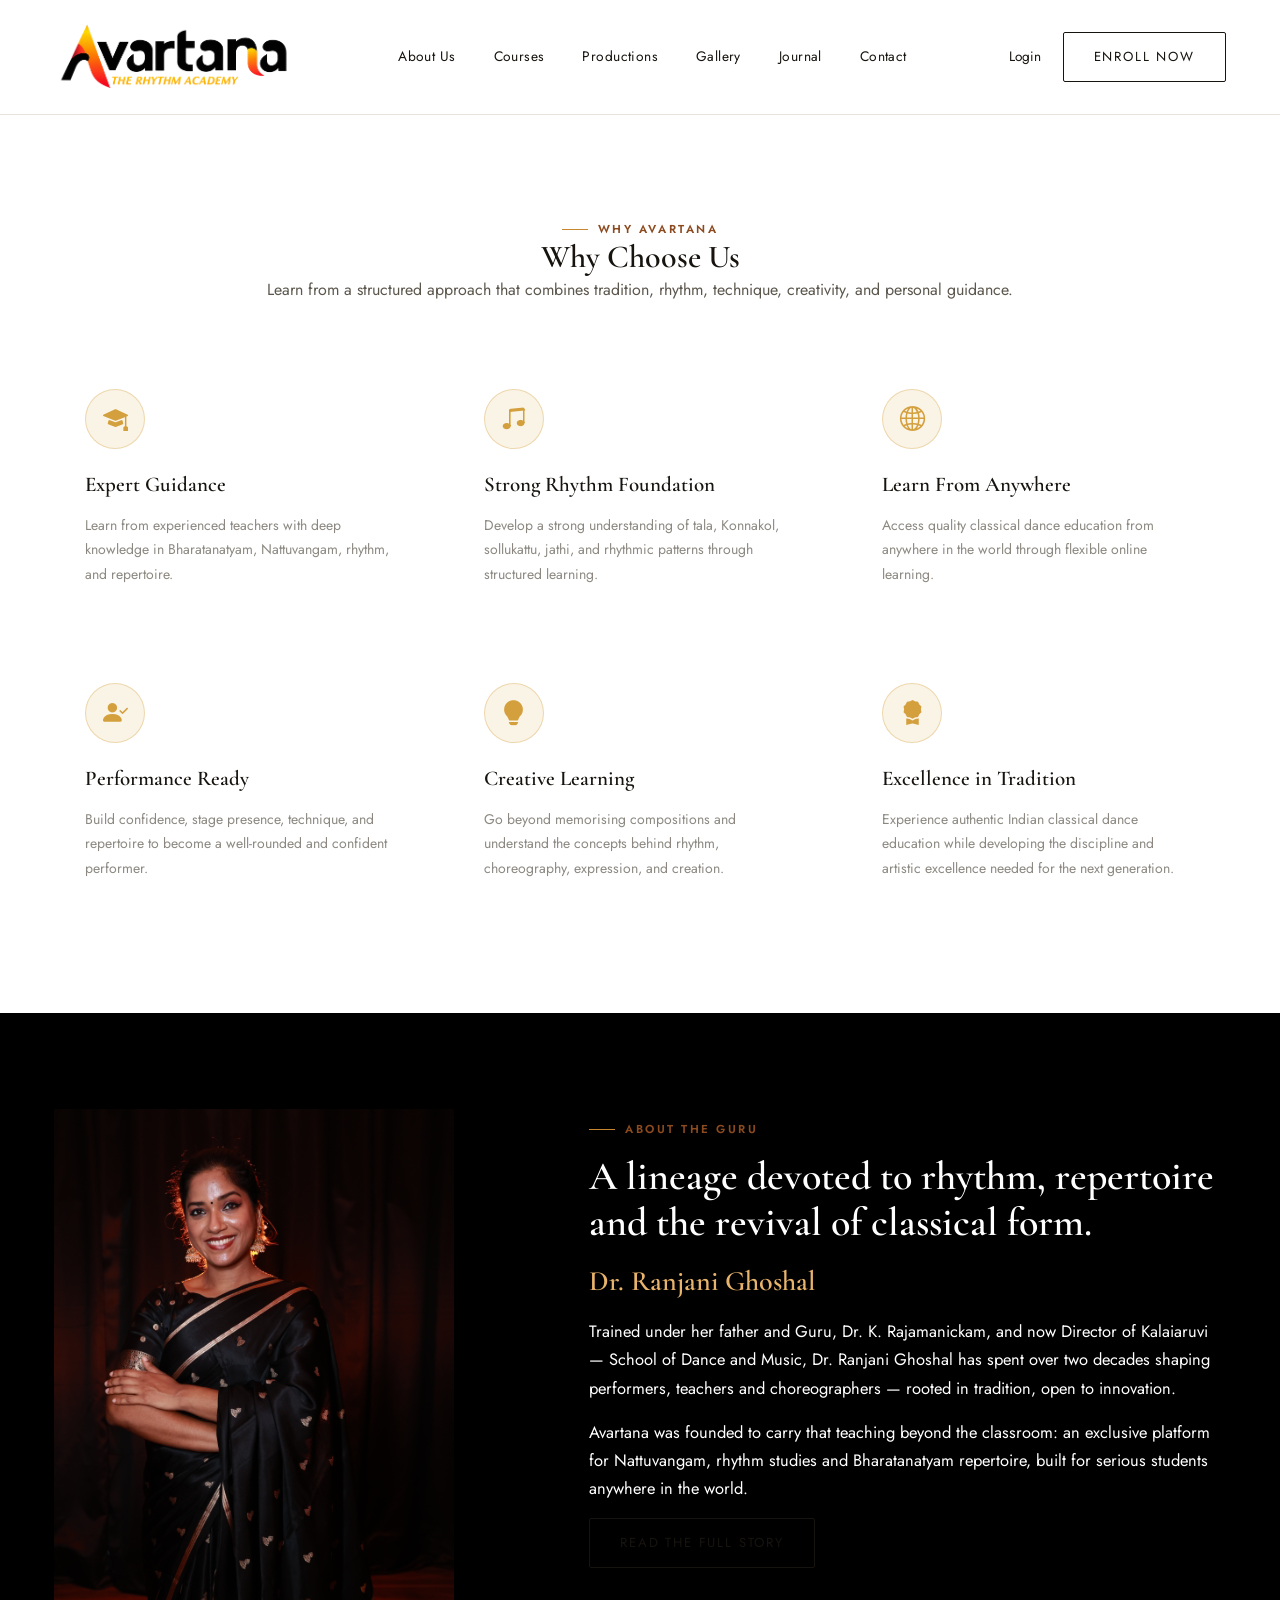
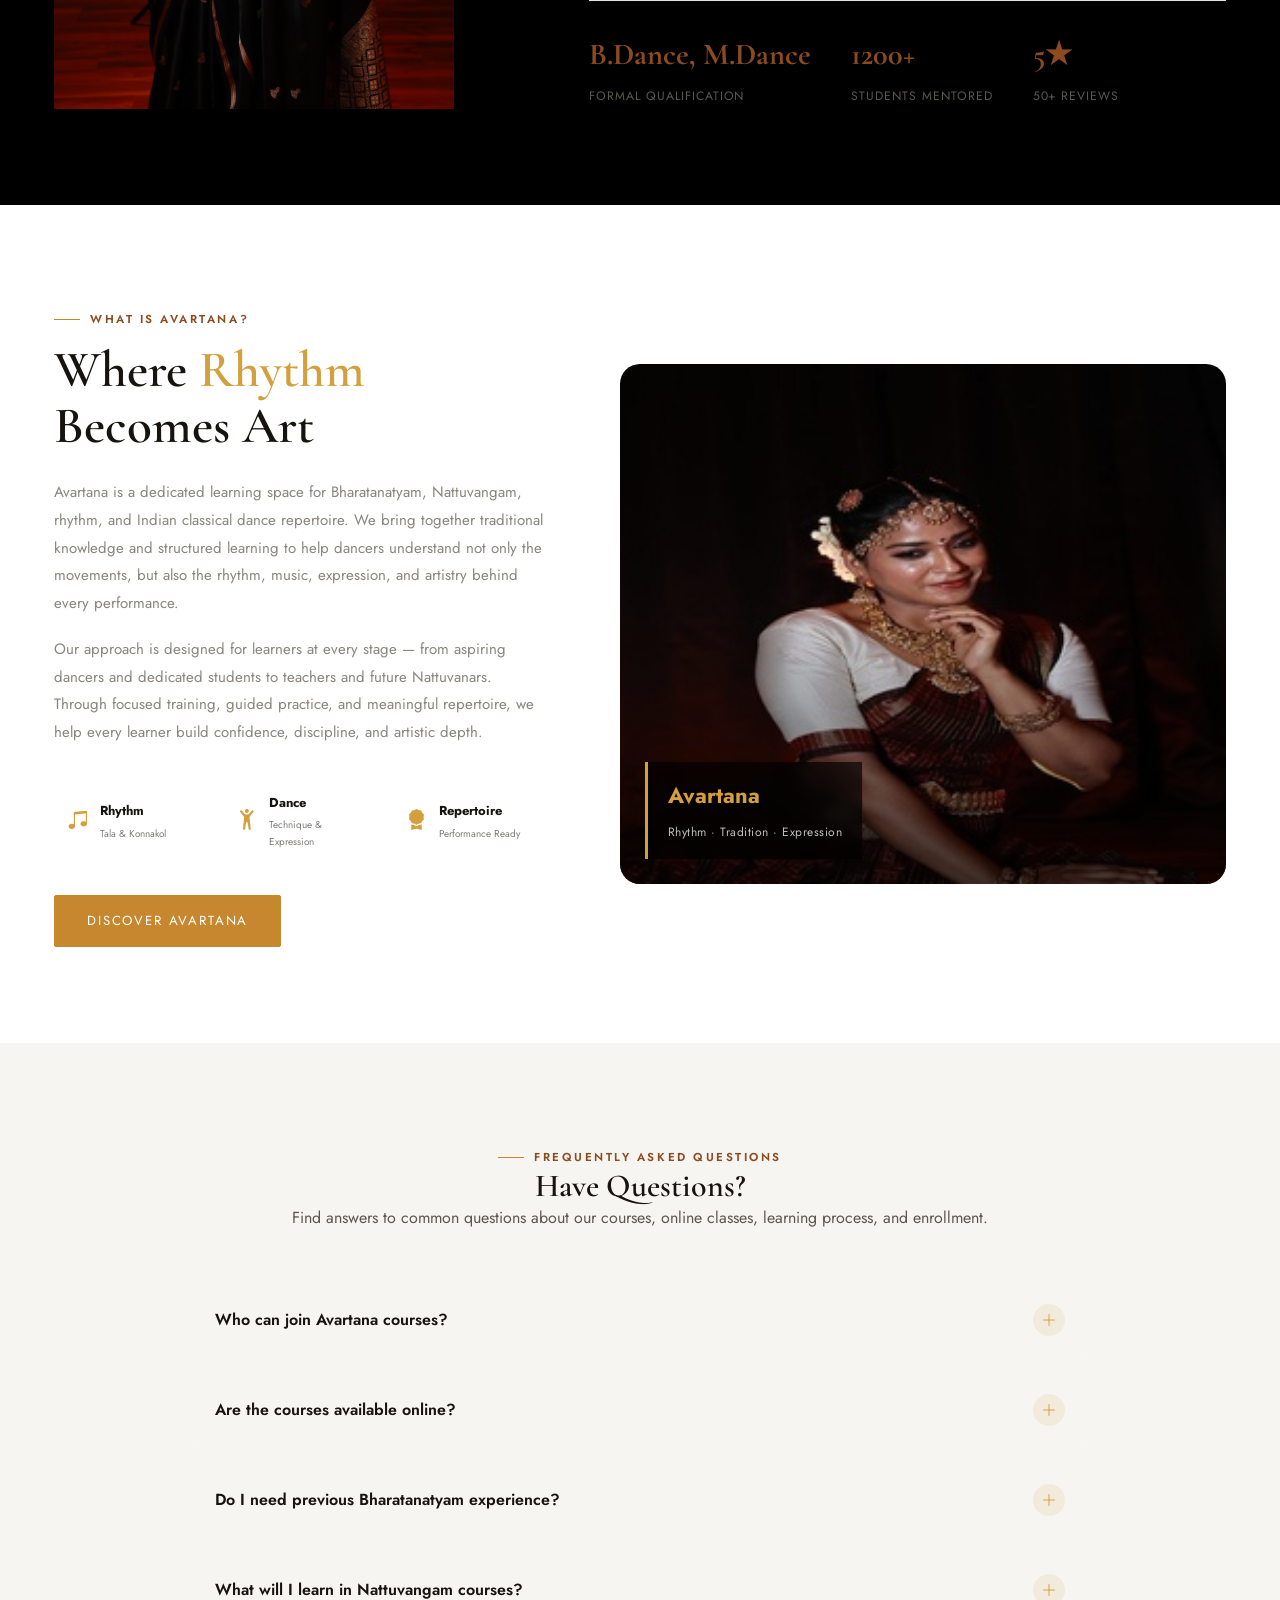
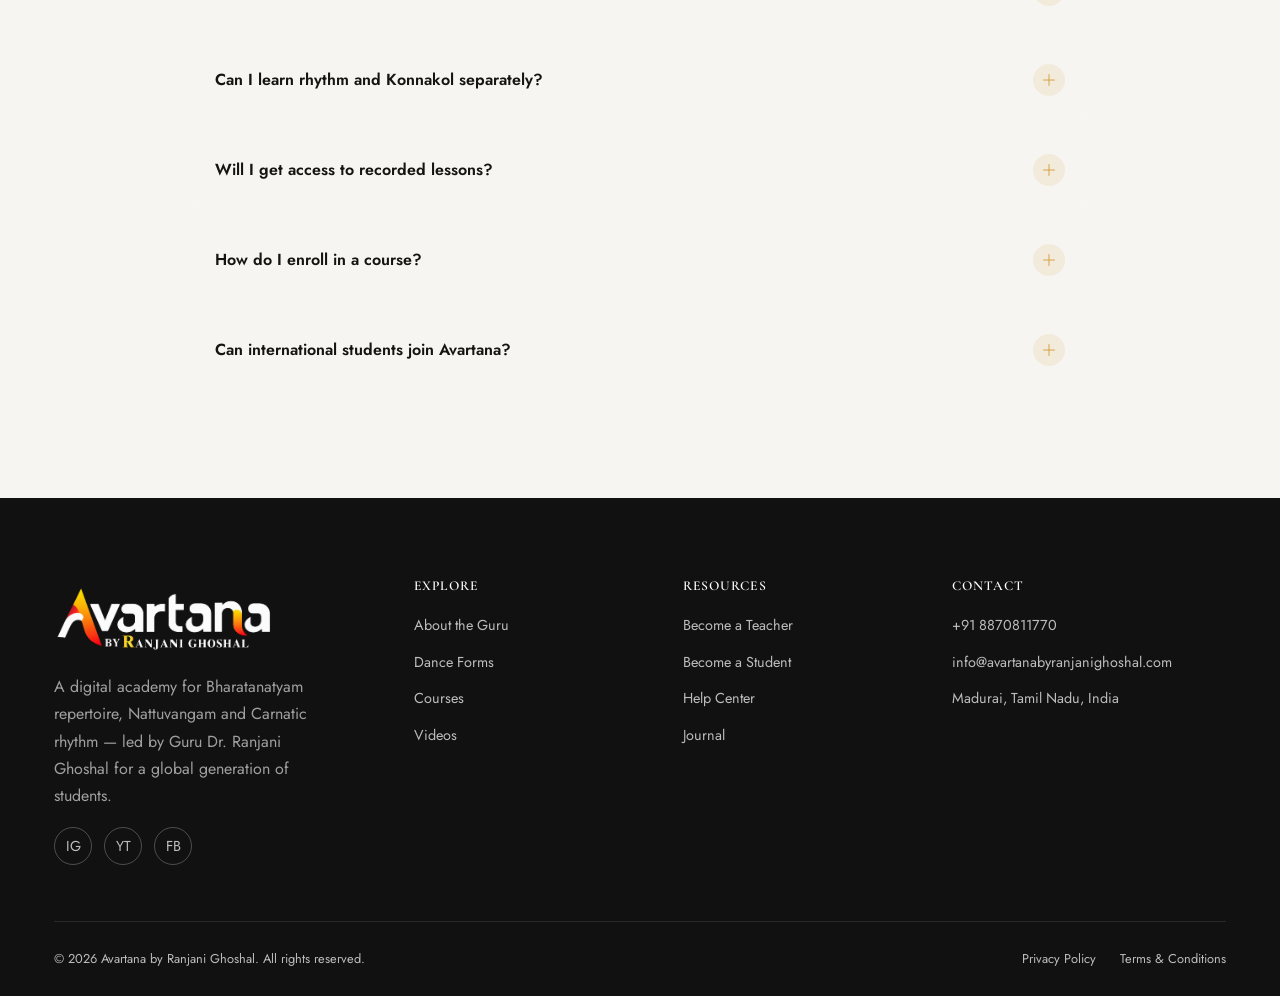
==== about.html @ 29b56f99 "add" ====
<!DOCTYPE html>
<html lang="en">

<head>
    <meta charset="UTF-8">
    <meta name="viewport" content="width=device-width, initial-scale=1.0">
    <title>Document</title>
    <meta name="description"
        content="Avartana by Ranjani Ghoshal is a premium academy for Bharatanatyam repertoire, Nattuvangam and Carnatic rhythm training — live and self-paced classes led by Guru Dr. Ranjani Ghoshal.">
    <meta name="keywords"
        content="Avartana, Ranjani Ghoshal, Bharatanatyam classes, Nattuvangam training, classical dance academy, online dance lessons, Carnatic rhythm, Konnakol">
    <meta name="robots" content="index, follow">
    <!-- Favicon -->
    <link rel="icon" type="image/jpeg" href="images/logo-dark.jpg">
    <!-- Fonts -->
    <link rel="preconnect" href="https://fonts.googleapis.com">
    <link
        href="https://fonts.googleapis.com/css2?family=Cormorant+Garamond:ital,wght@0,500;0,600;0,700;1,500&family=Jost:wght@300;400;500;600&display=swap"
        rel="stylesheet">
    <!-- Bootstrap (grid/utilities base) -->
    <link href="https://cdnjs.cloudflare.com/ajax/libs/bootstrap/5.3.3/css/bootstrap.min.css" rel="stylesheet">
    <!-- Site styles -->
    <link rel="stylesheet" href="css/style.css">
    <link rel="stylesheet" href="https://cdn.jsdelivr.net/npm/swiper@11/swiper-bundle.min.css">
    <link rel="stylesheet" href="https://cdn.jsdelivr.net/npm/bootstrap-icons@1.11.3/font/bootstrap-icons.min.css">
    <script src="https://cdn.jsdelivr.net/npm/swiper@11/swiper-bundle.min.js"></script>
</head>

<body>
    <header class="site-header">
        <div class="container-custom">
            <a href="index.html" class="brand-logo">
                <img src="images/logo-light.jpg" alt="Avartana — The Rhythm Academy logo">
            </a>

            <nav class="main-nav">
                <a href="about.html">About Us</a>
                <a href="#forms">Courses</a>
                <a href="#courses">Productions</a>
                <a href="#videos">Gallery</a>
                <a href="journal.html">Journal</a>
                <a href="#contact">Contact</a>
            </nav>

            <div class="header-cta">
                <a href="#" class="d-none d-md-inline-block" style="font-size:0.85rem;">Login</a>
                <a href="#courses" class="btn-outline">Enroll Now</a>

            </div>

            <button class="nav-toggle" aria-label="Open menu">&#9776;</button>
        </div>
    </header>


    <section class="section why-choose-section" id="why-choose-us">
        <div class="container-custom">

            <div class=" text-center">
                <span class="eyebrow">Why Avartana</span>
                <h2>Why Choose Us</h2>
                <p>
                    Learn from a structured approach that combines tradition,
                    rhythm, technique, creativity, and personal guidance.
                </p>
            </div>

            <div class="why-grid">

                <!-- Box 1 -->
                <div class="why-card">
                    <div class="why-icon">
                        <i class="bi bi-mortarboard-fill"></i>
                    </div>

                    <h3>Expert Guidance</h3>

                    <p>
                        Learn from experienced teachers with deep knowledge in
                        Bharatanatyam, Nattuvangam, rhythm, and repertoire.
                    </p>
                </div>


                <!-- Box 2 -->
                <div class="why-card">
                    <div class="why-icon">
                        <i class="bi bi-music-note-beamed"></i>
                    </div>

                    <h3>Strong Rhythm Foundation</h3>

                    <p>
                        Develop a strong understanding of tala, Konnakol, sollukattu,
                        jathi, and rhythmic patterns through structured learning.
                    </p>
                </div>


                <!-- Box 3 -->
                <div class="why-card">
                    <div class="why-icon">
                        <i class="bi bi-globe2"></i>
                    </div>

                    <h3>Learn From Anywhere</h3>

                    <p>
                        Access quality classical dance education from anywhere in
                        the world through flexible online learning.
                    </p>
                </div>


                <!-- Box 4 -->
                <div class="why-card">
                    <div class="why-icon">
                        <i class="bi bi-person-check-fill"></i>
                    </div>

                    <h3>Performance Ready</h3>

                    <p>
                        Build confidence, stage presence, technique, and repertoire
                        to become a well-rounded and confident performer.
                    </p>
                </div>


                <!-- Box 5 -->
                <div class="why-card">
                    <div class="why-icon">
                        <i class="bi bi-lightbulb-fill"></i>
                    </div>

                    <h3>Creative Learning</h3>

                    <p>
                        Go beyond memorising compositions and understand the concepts
                        behind rhythm, choreography, expression, and creation.
                    </p>
                </div>


                <!-- Box 6 -->
                <div class="why-card">
                    <div class="why-icon">
                        <i class="bi bi-award-fill"></i>
                    </div>

                    <h3>Excellence in Tradition</h3>

                    <p>
                        Experience authentic Indian classical dance education while
                        developing the discipline and artistic excellence needed
                        for the next generation.
                    </p>
                </div>

            </div>

        </div>
    </section>

    <!-- ================= ABOUT THE GURU ================= -->
    <section class="section about-us" id="about">
        <div class="container-custom">
            <div class="about-grid">
                <div class="about-portrait">
                    <img class="about-img" src="images/aboutus.JPG"
                        alt="Portrait of Guru Dr. Ranjani Ghoshal, founder of Avartana">
                </div>
                <div class="about-copy">
                    <span class="eyebrow">About the Guru</span>
                    <h2>A lineage devoted to rhythm, repertoire and the revival of classical form.</h2>
                    <h3>Dr. Ranjani Ghoshal</h3>
                    <p>Trained under her father and Guru, Dr. K. Rajamanickam, and now Director of Kalaiaruvi — School
                        of Dance
                        and Music, Dr. Ranjani Ghoshal has spent over two decades shaping performers, teachers and
                        choreographers —
                        rooted in tradition, open to innovation.</p>
                    <p>Avartana was founded to carry that teaching beyond the classroom: an exclusive platform for
                        Nattuvangam,
                        rhythm studies and Bharatanatyam repertoire, built for serious students anywhere in the world.
                    </p>
                    <a href="#courses" class="btn-outline">Read the Full Story</a>

                    <div class="credential-row">
                        <div><strong>B.Dance, M.Dance</strong><span>Formal Qualification</span></div>
                        <div><strong>1200+</strong><span>Students Mentored</span></div>
                        <div><strong>5★</strong><span>50+ Reviews</span></div>
                    </div>
                </div>
            </div>
        </div>
    </section>

    <!-- =========================
     WHAT IS AVARTANA
========================= -->

    <section class="section what-avartana" id="about-avartana">
        <div class="container-custom">

            <div class="avartana-grid">




                <!-- Content -->
                <div class="avartana-content">

                    <span class="eyebrow">What is Avartana?</span>

                    <h2>
                        Where <em>Rhythm</em><br>
                        Becomes Art
                    </h2>

                    <p>
                        Avartana is a dedicated learning space for Bharatanatyam,
                        Nattuvangam, rhythm, and Indian classical dance repertoire.
                        We bring together traditional knowledge and structured learning
                        to help dancers understand not only the movements, but also the
                        rhythm, music, expression, and artistry behind every performance.
                    </p>

                    <p>
                        Our approach is designed for learners at every stage — from
                        aspiring dancers and dedicated students to teachers and future
                        Nattuvanars. Through focused training, guided practice, and
                        meaningful repertoire, we help every learner build confidence,
                        discipline, and artistic depth.
                    </p>


                    <!-- Highlights -->
                    <div class="avartana-highlights">

                        <div class="avartana-highlight">
                            <i class="bi bi-music-note-beamed"></i>
                            <div>
                                <strong>Rhythm</strong>
                                <span>Tala &amp; Konnakol</span>
                            </div>
                        </div>

                        <div class="avartana-highlight">
                            <i class="bi bi-person-arms-up"></i>
                            <div>
                                <strong>Dance</strong>
                                <span>Technique &amp; Expression</span>
                            </div>
                        </div>

                        <div class="avartana-highlight">
                            <i class="bi bi-award-fill"></i>
                            <div>
                                <strong>Repertoire</strong>
                                <span>Performance Ready</span>
                            </div>
                        </div>

                    </div>


                    <a href="about.html" class="btn-accent">
                        Discover Avartana
                    </a>

                </div>


                <!-- Image -->
                <div class="avartana-image">
                    <img src="images/home-page-1.jpg" alt="Avartana Indian classical dance training">

                    <div class="avartana-image-badge">
                        <strong>Avartana</strong>
                        <span>Rhythm · Tradition · Expression</span>
                    </div>
                </div>

            </div>

        </div>
    </section>

    <!-- =========================
     FAQ SECTION
========================= -->

    <section class="section section-alt" id="faq">
        <div class="container-custom">

            <div class=" text-center">
                <span class="eyebrow">Frequently Asked Questions</span>
                <h2>Have Questions?</h2>
                <p>
                    Find answers to common questions about our courses,
                    online classes, learning process, and enrollment.
                </p>
            </div>


            <div class="faq-wrapper">

                <!-- FAQ 1 -->
                <div class="faq-item">
                    <button class="faq-question" type="button">
                        <span>Who can join Avartana courses?</span>
                        <i class="bi bi-plus-lg"></i>
                    </button>

                    <div class="faq-answer">
                        <p>
                            Our courses are suitable for beginners, intermediate and
                            advanced dancers, teachers, aspiring Nattuvanars, and anyone
                            interested in learning Bharatanatyam, rhythm and Nattuvangam.
                        </p>
                    </div>
                </div>


                <!-- FAQ 2 -->
                <div class="faq-item">
                    <button class="faq-question" type="button">
                        <span>Are the courses available online?</span>
                        <i class="bi bi-plus-lg"></i>
                    </button>

                    <div class="faq-answer">
                        <p>
                            Yes. Avartana provides structured online learning so students
                            can learn from anywhere. Course availability and live session
                            schedules may vary depending on the program.
                        </p>
                    </div>
                </div>


                <!-- FAQ 3 -->
                <div class="faq-item">
                    <button class="faq-question" type="button">
                        <span>Do I need previous Bharatanatyam experience?</span>
                        <i class="bi bi-plus-lg"></i>
                    </button>

                    <div class="faq-answer">
                        <p>
                            Not necessarily. We have learning paths for different levels.
                            Beginners can start with foundational concepts, while experienced
                            dancers can choose advanced repertoire and Nattuvangam training.
                        </p>
                    </div>
                </div>


                <!-- FAQ 4 -->
                <div class="faq-item">
                    <button class="faq-question" type="button">
                        <span>What will I learn in Nattuvangam courses?</span>
                        <i class="bi bi-plus-lg"></i>
                    </button>

                    <div class="faq-answer">
                        <p>
                            Nattuvangam training may include tala, sollukattu, Konnakol,
                            jathi patterns, korvais, teermanams, coordination, and
                            performance-oriented Nattuvangam techniques.
                        </p>
                    </div>
                </div>


                <!-- FAQ 5 -->
                <div class="faq-item">
                    <button class="faq-question" type="button">
                        <span>Can I learn rhythm and Konnakol separately?</span>
                        <i class="bi bi-plus-lg"></i>
                    </button>

                    <div class="faq-answer">
                        <p>
                            Yes. Rhythm and Konnakol can be learned as focused skills.
                            They are especially useful for dancers, musicians, teachers,
                            and students who want to strengthen their rhythmic foundation.
                        </p>
                    </div>
                </div>


                <!-- FAQ 6 -->
                <div class="faq-item">
                    <button class="faq-question" type="button">
                        <span>Will I get access to recorded lessons?</span>
                        <i class="bi bi-plus-lg"></i>
                    </button>

                    <div class="faq-answer">
                        <p>
                            Course access depends on the program you enroll in. Selected
                            courses may include recorded lessons, practice materials,
                            demonstrations, and additional learning resources.
                        </p>
                    </div>
                </div>


                <!-- FAQ 7 -->
                <div class="faq-item">
                    <button class="faq-question" type="button">
                        <span>How do I enroll in a course?</span>
                        <i class="bi bi-plus-lg"></i>
                    </button>

                    <div class="faq-answer">
                        <p>
                            Browse the available courses, choose the program that matches
                            your level and learning goals, and use the enrollment or
                            enquiry option to get started.
                        </p>
                    </div>
                </div>


                <!-- FAQ 8 -->
                <div class="faq-item">
                    <button class="faq-question" type="button">
                        <span>Can international students join Avartana?</span>
                        <i class="bi bi-plus-lg"></i>
                    </button>

                    <div class="faq-answer">
                        <p>
                            Yes. Our online learning approach allows students from different
                            countries to participate in selected programs and learn Indian
                            classical dance and rhythm remotely.
                        </p>
                    </div>
                </div>

            </div>

        </div>
    </section>

    <!-- ================= FOOTER ================= -->
    <footer class="site-footer" id="contact">
        <div class="container-custom">
            <div class="footer-grid">
                <div>
                    <img src="images/logo-dark.jpg" alt="Avartana by Ranjani Ghoshal logo"
                        style="max-width:220px; margin-bottom:6px;">
                    <p style="margin-top:16px; max-width:280px; color:rgba(255,255,255,0.6);">A digital academy for
                        Bharatanatyam
                        repertoire, Nattuvangam and Carnatic rhythm — led by Guru Dr. Ranjani Ghoshal for a global
                        generation of
                        students.</p>
                    <div class="footer-social">
                        <a href="#" aria-label="Instagram">IG</a>
                        <a href="#" aria-label="YouTube">YT</a>
                        <a href="#" aria-label="Facebook">FB</a>
                    </div>
                </div>
                <div class="footer-col">
                    <h4>Explore</h4>
                    <ul>
                        <li><a href="#about">About the Guru</a></li>
                        <li><a href="#forms">Dance Forms</a></li>
                        <li><a href="#courses">Courses</a></li>
                        <li><a href="#videos">Videos</a></li>
                    </ul>
                </div>
                <div class="footer-col">
                    <h4>Resources</h4>
                    <ul>
                        <li><a href="#">Become a Teacher</a></li>
                        <li><a href="#">Become a Student</a></li>
                        <li><a href="#">Help Center</a></li>
                        <li><a href="#news">Journal</a></li>
                    </ul>
                </div>
                <div class="footer-col">
                    <h4>Contact</h4>
                    <ul>
                        <li>+91 8870811770</li>
                        <li>info@avartanabyranjanighoshal.com</li>
                        <li>Madurai, Tamil Nadu, India</li>
                    </ul>
                </div>
            </div>
            <div class="footer-bottom">
                <span>&copy; 2026 Avartana by Ranjani Ghoshal. All rights reserved.</span>
                <div>
                    <a href="#">Privacy Policy</a>
                    <a href="#">Terms &amp; Conditions</a>
                </div>
            </div>
        </div>
    </footer>
</body>

<script src="https://cdnjs.cloudflare.com/ajax/libs/bootstrap/5.3.3/js/bootstrap.bundle.min.js"></script>
<script src="js/main.js"></script>

<link rel="stylesheet" href="https://cdn.jsdelivr.net/npm/swiper@11/swiper-bundle.min.css">

<script src="https://cdn.jsdelivr.net/npm/swiper@11/swiper-bundle.min.js"></script>

<script>
    document.addEventListener("DOMContentLoaded", function () {

        const faqQuestions = document.querySelectorAll(".faq-question");

        faqQuestions.forEach(function (question) {

            question.addEventListener("click", function () {

                const currentItem = question.closest(".faq-item");

                /* Close other FAQs */
                document.querySelectorAll(".faq-item").forEach(function (item) {

                    if (item !== currentItem) {
                        item.classList.remove("active");
                    }

                });

                /* Open / Close current FAQ */
                currentItem.classList.toggle("active");

            });

        });

    });
</script>

</html>
---- css/style.css ----
/* =========================================================
   Avartana By Ranjani Ghoshal — Homepage Stylesheet
   Palette: Full White / Ink Black / Amber Gold (from logo)
   ========================================================= */

:root {
  --color-bg: #FFFFFF;
  --color-bg-alt: #F6F5F2;
  --color-ink: #17140F;
  --color-ink-soft: #5C574D;
  --color-black: #111111;
  --color-black-soft: #1D1A16;
  --color-gold: #C7872F;
  --color-gold-light: #E8B36B;
  --color-gold-deep: #8C4A1F;
  --color-line: #E7E3DA;

  --font-display: 'Cormorant Garamond', Georgia, serif;
  --font-body: 'Jost', 'Segoe UI', sans-serif;

  --radius: 2px;
  --container: 1220px;
}

* {
  box-sizing: border-box;
}

html {
  scroll-behavior: smooth;
}

body {
  font-family: var(--font-body);
  color: var(--color-ink);
  background: var(--color-bg);
  margin: 0;
  -webkit-font-smoothing: antialiased;
  font-size: 16px;
  line-height: 1.7;
}

h1,
h2,
h3,
h4 {
  font-family: var(--font-display);
  color: var(--color-ink);
  margin: 0;
  font-weight: 600;
  line-height: 1.15;
}

p {
  margin: 0 0 1rem;
  color: var(--color-ink-soft);
}

a {
  text-decoration: none;
  color: inherit;
}

img {
  max-width: 100%;
  display: block;
}

.container-custom {
  max-width: var(--container);
  margin: 0 auto;
  padding: 0 24px;
}

.eyebrow {
  font-family: var(--font-body);
  letter-spacing: 0.22em;
  text-transform: uppercase;
  font-size: 0.72rem;
  color: var(--color-gold-deep);
  font-weight: 600;
  display: inline-flex;
  align-items: center;
  gap: 10px;
}

.eyebrow::before {
  content: "";
  width: 26px;
  height: 1px;
  background: var(--color-gold);
  display: inline-block;
}

.section {
  padding: 96px 0;
}

.section-alt {
  background: var(--color-bg-alt);
}

.section-head {
  max-width: 640px;
  margin-bottom: 56px;
}

.section-head h2 {
  font-size: 2.6rem;
  margin-top: 14px;
}

.section-head p {
  margin-top: 16px;
  font-size: 1.02rem;
}

.section-head.center {
  margin-left: auto;
  margin-right: auto;
  text-align: center;
}

/* ---------- Buttons ---------- */
.btn-accent {
  background: var(--color-gold);
  color: #fff;
  border: 1px solid var(--color-gold);
  padding: 14px 32px;
  font-family: var(--font-body);
  font-size: 0.82rem;
  letter-spacing: 0.14em;
  text-transform: uppercase;
  border-radius: var(--radius);
  transition: all 0.25s ease;
  display: inline-block;
}

.btn-accent:hover {
  background: var(--color-gold-deep);
  border-color: var(--color-gold-deep);
  color: #fff;
}

.btn-outline {
  background: transparent;
  color: var(--color-ink);
  border: 1px solid var(--color-ink);
  padding: 13px 30px;
  font-family: var(--font-body);
  font-size: 0.82rem;
  letter-spacing: 0.14em;
  text-transform: uppercase;
  border-radius: var(--radius);
  transition: all 0.25s ease;
  display: inline-block;
}

.btn-outline:hover {
  background: var(--color-ink);
  color: #fff;
}

.btn-outline-light {
  background: transparent;
  color: #fff;
  border: 1px solid rgba(255, 255, 255, 0.55);
  padding: 14px 32px;
  font-family: var(--font-body);
  font-size: 0.82rem;
  letter-spacing: 0.14em;
  text-transform: uppercase;
  border-radius: var(--radius);
  transition: all 0.25s ease;
  display: inline-block;
}

.btn-outline-light:hover {
  background: rgba(255, 255, 255, 0.12);
  border-color: #fff;
}

/* ---------- Header ---------- */
.site-header {
  position: sticky;
  top: 0;
  z-index: 100;
  background: rgba(255, 255, 255, 0.96);
  backdrop-filter: blur(6px);
  border-bottom: 1px solid var(--color-line);
}

.site-header .container-custom {
  display: flex;
  align-items: center;
  justify-content: space-between;
  padding-top: 12px;
  padding-bottom: 12px;
}

.brand-logo {
  display: inline-flex;
  align-items: center;
}

.brand-logo img {
  height: 90px;
  width: auto;
}

.main-nav {
  display: flex;
  align-items: center;
  gap: 38px;
}

.main-nav a {
  font-size: 0.86rem;
  letter-spacing: 0.03em;
  color: var(--color-ink);
  position: relative;
  padding: 4px 0;
}

.main-nav a::after {
  content: "";
  position: absolute;
  left: 0;
  bottom: -2px;
  height: 1px;
  width: 0;
  background: var(--color-gold);
  transition: width 0.25s ease;
}

.main-nav a:hover::after {
  width: 100%;
}

.header-cta {
  display: flex;
  align-items: center;
  gap: 22px;
}

.nav-toggle {
  display: none;
  border: none;
  background: none;
  font-size: 1.5rem;
  color: var(--color-ink);
}

/* ---------- Hero Slider ---------- */
.hero {
  position: relative;
  min-height: 88vh;
  overflow: hidden;
  background: var(--color-black);
}

.hero-slide {
  position: absolute;
  inset: 0;
  display: flex;
  align-items: center;
  opacity: 0;
  visibility: hidden;
  transition: opacity 0.9s ease;
  z-index: 1;
}

.hero-slide.is-active {
  position: relative;
  opacity: 1;
  visibility: visible;
  z-index: 2;
  min-height: 88vh;
  display: flex;
  align-items: center;
}

.hero-bg {
  position: absolute;
  inset: 0;
  width: 100%;
  height: 100%;
  object-fit: cover;
  opacity: 0.95;
}

.hero-scrim {
  position: absolute;
  inset: 0;
  background: linear-gradient(100deg, rgba(10, 9, 7, 0.88) 8%, rgba(10, 9, 7, 0.5) 55%, rgba(10, 9, 7, 0.18) 90%);
}

.hero-content {
  position: relative;
  z-index: 2;
  color: #fff;
  max-width: 660px;
  padding: 40px 0;
}

.hero-content .eyebrow {
  color: var(--color-gold-light);
}

.hero-content .eyebrow::before {
  background: var(--color-gold-light);
}

.hero-content h1 {
  color: #fff;
  font-size: clamp(2.6rem, 5vw, 2.2rem);
  margin-top: 18px;
  margin-bottom: 22px;
}

.hero-content h1 em {
  font-style: italic;
  color: var(--color-gold-light);
}

.hero-content p {
  color: rgba(255, 255, 255, 0.82);
  font-size: 1.12rem;
  max-width: 520px;
}

.hero-highlights {
  font-family: var(--font-display);
  font-style: italic;
  color: var(--color-gold-light) !important;
  font-size: 1.1rem;
  margin-top: -4px;
}

.hero-actions {
  margin-top: 34px;
  display: flex;
  gap: 16px;
  flex-wrap: wrap;
}

.hero-stats {
  position: absolute;
  left: 50%;
  bottom: 42px;
  transform: translateX(-50%);
  z-index: 5;
  display: flex;
  gap: 56px;
  flex-wrap: wrap;
  width: 100%;
}

.hero-stats div {
  color: #fff;
}

.hero-stats strong {
  font-family: var(--font-display);
  font-size: 2.2rem;
  display: block;
  color: var(--color-gold-light);
}

.hero-stats span {
  font-size: 0.76rem;
  letter-spacing: 0.1em;
  text-transform: uppercase;
  color: rgba(255, 255, 255, 0.7);
}

.hero-dots {
  position: absolute;
  right: 36px;
  top: 50%;
  transform: translateY(-50%);
  z-index: 6;
  display: flex;
  flex-direction: column;
  gap: 14px;
}

.hero-dot {
  width: 10px;
  height: 10px;
  border-radius: 50%;
  border: 1px solid rgba(255, 255, 255, 0.6);
  background: transparent;
  cursor: pointer;
  padding: 0;
  transition: all 0.25s ease;
}

.hero-dot.is-active {
  background: var(--color-gold-light);
  border-color: var(--color-gold-light);
  transform: scale(1.3);
}

/* ---------- WhatsApp floating button ---------- */
.whatsapp-float {
  position: fixed;
  right: 24px;
  bottom: 24px;
  z-index: 999;
  width: 60px;
  height: 60px;
  border-radius: 50%;
  background: #25D366;
  display: flex;
  align-items: center;
  justify-content: center;
  box-shadow: 0 8px 24px rgba(0, 0, 0, 0.28);
  transition: transform 0.2s ease;
}

.whatsapp-float:hover {
  transform: scale(1.08);
}

/* ---------- Marquee strip (What's New) ---------- */
.marquee-strip {
  background: var(--color-black);
  color: var(--color-bg);
  padding: 14px 0;
  overflow: hidden;
  white-space: nowrap;
}

.marquee-track {
  display: inline-flex;
  gap: 48px;
  animation: scroll-left 28s linear infinite;
}

.marquee-track span {
  font-family: var(--font-display);
  font-style: italic;
  font-size: 1.05rem;
  color: var(--color-gold-light);
}

.marquee-track span::after {
  content: "•";
  margin-left: 48px;
  color: var(--color-gold-deep);
}

@keyframes scroll-left {
  from {
    transform: translateX(0);
  }

  to {
    transform: translateX(-50%);
  }
}

@media (prefers-reduced-motion: reduce) {
  .marquee-track {
    animation: none;
  }
}

/* ================================
   Vision & Mission
================================ */

.vision-mission-section {
  position: relative;
  overflow: hidden;
}

.vision-mission-grid {
  display: grid;
  grid-template-columns: repeat(2, 1fr);
  gap: 30px;
  margin-top: 45px;
}

.vm-card {
  position: relative;
  padding: 40px 35px;
  border: 1px solid rgba(255, 255, 255, 0.12);
  background: rgba(255, 255, 255, 0.04);
  border-radius: 18px;
  overflow: hidden;
  transition: all 0.4s ease;
}

.vm-card:hover {
  transform: translateY(-8px);
  border-color: rgba(212, 160, 62, 0.6);
  box-shadow: 0 15px 40px rgba(0, 0, 0, 0.25);
}

.vm-icon {
  width: 65px;
  height: 65px;
  display: flex;
  align-items: center;
  justify-content: center;
  margin-bottom: 25px;

  border-radius: 50%;

  background: linear-gradient(135deg,
      #d4a03e,
      #f1c76b);

  color: #111;
  font-size: 28px;
}

.vm-content .eyebrow {
  display: inline-block;
  margin-bottom: 8px;
}

.vm-content h3 {
  margin-bottom: 18px;
  font-size: 28px;
  line-height: 1.3;
}

.vm-content p {
  line-height: 1.8;
  opacity: 0.8;
}

.mission-list {
  list-style: none;
  padding: 0;
  margin: 25px 0 0;
}

.mission-list li {
  display: flex;
  align-items: flex-start;
  gap: 12px;
  margin-bottom: 14px;
  line-height: 1.6;
}

.mission-list i {
  color: #d4a03e;
  font-size: 16px;
  margin-top: 5px;
  flex-shrink: 0;
}


/* ================================
   Responsive
================================ */

@media (max-width: 768px) {

  .vision-mission-grid {
    grid-template-columns: 1fr;
    gap: 20px;
    margin-top: 30px;
  }

  .vm-card {
    padding: 30px 25px;
  }

  .vm-content h3 {
    font-size: 23px;
  }

  .vm-icon {
    width: 55px;
    height: 55px;
    font-size: 23px;
  }

}

/* ---------- About / Guru ---------- */
.about-grid {
  display: grid;
  grid-template-columns: 0.85fr 1.15fr;
  gap: 64px;
  align-items: center;
}


.about-img {
  width: 400px;
  /* height: 400px; */
  object-fit: contain;
}

.about-portrait {
  position: relative;
}

.about-portrait img {
  border-radius: var(--radius);
}

/* .about-portrait::before {
  content: "";
  position: absolute;
  top: -18px;
  left: -18px;
  width: 100%;
  height: 100%;
  border: 1px solid var(--color-gold);
  z-index: -1;
} */

.about-copy h2 {
  font-size: 2.5rem;
  margin-top: 14px;
}

.about-copy p {
  font-size: 1.03rem;
}

.credential-row {
  display: flex;
  gap: 40px;
  margin-top: 32px;
  flex-wrap: wrap;
  border-top: 1px solid var(--color-line);
  padding-top: 28px;
}

.credential-row div strong {
  display: block;
  font-family: var(--font-display);
  font-size: 1.9rem;
  color: var(--color-gold-deep);
}

.credential-row div span {
  font-size: 0.76rem;
  letter-spacing: 0.08em;
  text-transform: uppercase;
  color: var(--color-ink-soft);
}


.about-us {
  background: black;
}

.about-us h2 {
  color: white;
}

.about-us h3 {
  color: var(--color-gold-light);
  margin: 20px 0px;
}

.about-us p {
  color: white;
}

/* ---------- Dance forms / category cards ---------- */
.form-grid {
  display: grid;
  grid-template-columns: repeat(3, 1fr);
  gap: 28px;
}

.form-card {
  position: relative;
  border-radius: var(--radius);
  overflow: hidden;
  aspect-ratio: 4/3;
  isolation: isolate;
}

.form-card img {
  position: absolute;
  inset: 0;
  width: 100%;
  height: 100%;
  object-fit: cover;
  transition: transform 0.5s ease;
}

.form-card:hover img {
  transform: scale(1.06);
}

.form-card::after {
  content: "";
  position: absolute;
  inset: 0;
  background: linear-gradient(0deg, rgba(10, 9, 7, 0.85) 0%, rgba(10, 9, 7, 0.1) 55%);
  z-index: 1;
}

.form-card-label {
  position: absolute;
  left: 24px;
  bottom: 22px;
  z-index: 2;
  color: #fff;
}

.form-card-label .eyebrow {
  color: var(--color-gold-light);
}

.form-card-label .eyebrow::before {
  background: var(--color-gold-light);
}

.form-card-label h3 {
  color: #fff;
  font-size: 1.5rem;
  margin-top: 6px;
}

/* ---------- Course cards ---------- */
.course-grid {
  display: grid;
  grid-template-columns: repeat(3, 1fr);
  gap: 30px;
}

.course-card {
  background: #fff;
  border: 1px solid var(--color-line);
  border-radius: var(--radius);
  overflow: hidden;
  transition: box-shadow 0.25s ease, transform 0.25s ease;
}

.course-card:hover {
  box-shadow: 0 18px 40px rgba(17, 17, 17, 0.08);
  transform: translateY(-4px);
}

.course-thumb {
  position: relative;
  aspect-ratio: 4/3;
  overflow: hidden;
}

.course-thumb img {
  width: 100%;
  height: 100%;
}

.course-price {
  position: absolute;
  top: 14px;
  right: 14px;
  background: #fff;
  color: var(--color-gold-deep);
  font-size: 0.78rem;
  font-weight: 600;
  padding: 5px 12px;
  border-radius: 20px;
}

.course-body {
  padding: 22px 24px 26px;
}

.course-meta {
  display: flex;
  gap: 14px;
  font-size: 0.74rem;
  letter-spacing: 0.05em;
  text-transform: uppercase;
  color: var(--color-gold);
  margin-bottom: 10px;
}

.course-body h3 {
  font-size: 1.28rem;
  margin-bottom: 8px;
}

.course-body p {
  font-size: 0.92rem;
  margin-bottom: 0;
}

.course-footer {
  display: flex;
  justify-content: space-between;
  align-items: center;
  margin-top: 18px;
  padding-top: 16px;
  border-top: 1px solid var(--color-line);
  font-size: 0.82rem;
  color: var(--color-ink-soft);
}

/* ---------- Video swiper ---------- */
.video-section {
  background: var(--color-black);
  color: #fff;
}

.video-section .section-head h2 {
  color: #fff;
}

.video-section .section-head p {
  color: rgba(255, 255, 255, 0.7);
}

.video-section .eyebrow {
  color: var(--color-gold-light);
}

.video-section .eyebrow::before {
  background: var(--color-gold-light);
}

.video-swiper {
  position: relative;
}

.video-track {
  display: flex;
  gap: 26px;
  overflow-x: auto;
  scroll-snap-type: x mandatory;
  padding-bottom: 12px;
  scrollbar-width: none;
}

.video-track::-webkit-scrollbar {
  display: none;
}

.video-slide {
  flex: 0 0 auto;
  width: 340px;
  scroll-snap-align: start;
}

.video-slide-frame {
  position: relative;
  aspect-ratio: 16/10;
  border-radius: var(--radius);
  overflow: hidden;
}

.video-slide-frame img {
  width: 100%;
  height: 100%;
  object-fit: cover;
}

.play-btn {
  position: absolute;
  top: 50%;
  left: 50%;
  transform: translate(-50%, -50%);
  width: 58px;
  height: 58px;
  border-radius: 50%;
  background: rgba(255, 255, 255, 0.94);
  display: flex;
  align-items: center;
  justify-content: center;
  color: var(--color-gold-deep);
  font-size: 1.1rem;
  transition: transform 0.25s ease;
}

.video-slide:hover .play-btn {
  transform: translate(-50%, -50%) scale(1.08);
}

.video-slide h4 {
  color: #fff;
  font-size: 1.08rem;
  margin-top: 16px;
}

.video-slide span {
  display: block;
  margin-top: 4px;
  font-size: 0.8rem;
  color: rgba(255, 255, 255, 0.6);
}

.video-nav {
  display: flex;
  gap: 12px;
  margin-top: 30px;
}

.video-nav button {
  width: 44px;
  height: 44px;
  border-radius: 50%;
  border: 1px solid rgba(255, 255, 255, 0.35);
  background: transparent;
  color: #fff;
  font-size: 1rem;
  cursor: pointer;
  transition: all 0.2s ease;
}

.video-nav button:hover {
  background: var(--color-gold);
  border-color: var(--color-gold);
  color: #fff;
}

/* ---------- Free videos strip ---------- */
.free-strip {
  display: flex;
  align-items: center;
  justify-content: space-between;
  gap: 30px;
  background: var(--color-bg-alt);
  border: 1px solid var(--color-line);
  border-radius: var(--radius);
  padding: 40px 48px;
  flex-wrap: wrap;
}

.free-strip h3 {
  font-size: 1.7rem;
  max-width: 460px;
}

.free-strip p {
  margin: 10px 0 0;
  max-width: 460px;
}

/* ---------- Testimonials ---------- */
.testi-card {
  background: #fff;
  border: 1px solid var(--color-line);
  border-radius: var(--radius);
  padding: 40px;
  height: 100%;
}

.testi-quote {
  font-family: var(--font-display);
  font-size: 1.35rem;
  font-style: italic;
  color: var(--color-ink);
  line-height: 1.5;
}

.testi-person {
  display: flex;
  align-items: center;
  gap: 14px;
  margin-top: 26px;
}

.testi-avatar {
  width: 46px;
  height: 46px;
  border-radius: 50%;
  background: var(--color-gold);
  display: flex;
  align-items: center;
  justify-content: center;
  color: #fff;
  font-family: var(--font-display);
  font-size: 1.1rem;
}

.testi-person strong {
  display: block;
  font-size: 0.92rem;
}

.testi-person span {
  font-size: 0.78rem;
  color: var(--color-ink-soft);
}

/* ---------- News ---------- */
.news-grid {
  display: grid;
  grid-template-columns: repeat(3, 1fr);
  gap: 30px;
}

.news-card {
  background: #fff;
  border-radius: var(--radius);
  overflow: hidden;
  border: 1px solid var(--color-line);
}

.news-thumb {
  aspect-ratio: 16/10;
  overflow: hidden;
}

.news-thumb img {
  width: 100%;
  height: 100%;
  /* object-fit: cover; */
}

.news-body {
  padding: 22px 24px 26px;
}

.news-meta {
  font-size: 0.74rem;
  letter-spacing: 0.05em;
  text-transform: uppercase;
  color: var(--color-gold);
  margin-bottom: 10px;
}

.news-body h3 {
  font-size: 1.15rem;
  margin-bottom: 10px;
}

.news-link {
  font-size: 0.82rem;
  color: var(--color-gold-deep);
  font-weight: 600;
  letter-spacing: 0.03em;
}

/* ---------- CTA band ---------- */
.cta-band {
  background: var(--color-black);
  color: #fff;
  border-radius: var(--radius);
  padding: 64px;
  display: flex;
  align-items: center;
  justify-content: space-between;
  gap: 30px;
  flex-wrap: wrap;
}

.cta-band h2 {
  color: #fff;
  font-size: 2.1rem;
  max-width: 520px;
}

.cta-band p {
  color: rgba(255, 255, 255, 0.8);
  margin-top: 10px;
}

/* ---------- Footer ---------- */
.site-footer {
  background: var(--color-black);
  color: rgba(255, 255, 255, 0.72);
  padding-top: 80px;
}

.footer-grid {
  display: grid;
  grid-template-columns: 1.4fr 1fr 1fr 1.2fr;
  gap: 40px;
  padding-bottom: 56px;
  border-bottom: 1px solid rgba(255, 255, 255, 0.1);
}

.footer-brand img {
  height: 40px;
  width: auto;
}

.footer-col h4 {
  color: #fff;
  font-size: 0.85rem;
  letter-spacing: 0.08em;
  text-transform: uppercase;
  margin-bottom: 20px;
}

.footer-col ul {
  list-style: none;
  padding: 0;
  margin: 0;
}

.footer-col li {
  margin-bottom: 12px;
  font-size: 0.9rem;
}

.footer-col a:hover {
  color: var(--color-gold-light);
}

.footer-social {
  display: flex;
  gap: 12px;
  margin-top: 18px;
}

.footer-social a {
  width: 38px;
  height: 38px;
  border-radius: 50%;
  border: 1px solid rgba(255, 255, 255, 0.25);
  display: flex;
  align-items: center;
  justify-content: center;
  font-size: 0.9rem;
}

.footer-social a:hover {
  background: var(--color-gold);
  border-color: var(--color-gold);
  color: #fff;
}

.footer-bottom {
  display: flex;
  justify-content: space-between;
  align-items: center;
  padding: 26px 0;
  font-size: 0.8rem;
  flex-wrap: wrap;
  gap: 10px;
}

.footer-bottom a {
  margin-left: 20px;
}

/* ---------- Responsive ---------- */
@media (max-width: 991px) {
  .main-nav {
    display: none;
  }

  .nav-toggle {
    display: block;
  }

  .about-grid {
    grid-template-columns: 1fr;
  }

  .form-grid,
  .course-grid,
  .news-grid {
    grid-template-columns: repeat(2, 1fr);
  }

  .footer-grid {
    grid-template-columns: 1fr 1fr;
  }

  .section {
    padding: 68px 0;
  }

  .brand-logo img {
    height: 50px;
    width: auto;
  }
}

@media (max-width: 575px) {

  .form-grid,
  .course-grid,
  .news-grid {
    grid-template-columns: 1fr;
  }

  .footer-grid {
    grid-template-columns: 1fr;
  }

  .credential-row {
    gap: 24px;
  }

  .cta-band {
    padding: 40px 28px;
  }

  .free-strip {
    padding: 30px 26px;
  }
}



/* <<<<<<<<<<<<<<<<<<<<<<<< new code>>>>>>>>>>>>>>>>>>>>>>> */


.hero-carousel {
  position: relative;
  height: 90vh;
  min-height: 650px;
  overflow: hidden;
}

#heroBanner,
#heroBanner .carousel-inner,
#heroBanner .carousel-item {
  height: 100%;
}

#heroBanner .carousel-item {
  position: relative;
  background-size: cover;
  background-position: center;
  background-repeat: no-repeat;
}

.hero-scrim {
  position: absolute;
  inset: 0;
  background: linear-gradient(90deg,
      rgba(0, 0, 0, 0.75),
      rgba(0, 0, 0, 0.35),
      rgba(0, 0, 0, 0.15));
}

.carousel-caption-custom {
  position: relative;
  z-index: 2;
  height: 100%;
  display: flex;
  align-items: center;

}

.carousel-caption-custom .hero-content {
  max-width: 720px;
  text-align: left;
}

.carousel-caption-custom h1 {
  margin: 15px 0;
}

.carousel-caption-custom p {
  max-width: 680px;
}

#heroBanner .carousel-control-prev,
#heroBanner .carousel-control-next {
  width: 7%;
  z-index: 5;
}

#heroBanner .carousel-indicators {
  z-index: 5;
  bottom: 110px;
}

#heroBanner .carousel-indicators button {
  width: 35px;
  height: 4px;
  border: 0;
  margin: 0 5px;
}

.hero-stats {
  position: absolute;
  z-index: 10;
  bottom: 0;
  left: 50%;
  transform: translateX(-50%);
  width: 100%;
  display: grid;
  grid-template-columns: repeat(4, 1fr);
  padding: 25px 30px;
  background: rgba(0, 0, 0, 0.45);
  backdrop-filter: blur(8px);
}

.hero-stats div {
  text-align: center;
  border-right: 1px solid rgba(255, 255, 255, 0.25);
}

.hero-stats div:last-child {
  border-right: none;
}

.hero-stats strong {
  display: block;
  font-size: 30px;
}

.hero-stats span {
  display: block;
  font-size: 14px;
  opacity: 0.8;
}


@media (max-width: 768px) {

  .hero-carousel {
    height: 750px;
    min-height: auto;
  }

  .carousel-caption-custom {
    padding: 40px 20px 140px;
    align-items: center;
  }

  .carousel-caption-custom .hero-content {
    max-width: 100%;
  }

  .carousel-caption-custom h1 {
    font-size: 38px;
  }

  .carousel-caption-custom p {
    font-size: 15px;
  }

  .hero-stats {
    grid-template-columns: repeat(2, 1fr);
    padding: 15px 10px;
    display: none;
  }

  .hero-stats div {
    padding: 10px;
  }

  .hero-stats strong {
    font-size: 22px;
  }

  .hero-stats span {
    font-size: 12px;
  }

  #heroBanner .carousel-indicators {
    bottom: 105px;
  }
}


.danceFormsSwiper {
  width: 100%;
  padding: 10px 5px 55px;
  overflow: hidden;
}

.danceFormsSwiper .swiper-slide {
  height: auto;
}

.danceFormsSwiper .form-card {
  display: block;
  height: 100%;
  text-decoration: none;
  overflow: hidden;
  position: relative;
  border-radius: 10px;
}

.danceFormsSwiper .form-card img {
  width: 100%;
  height: 380px;
  display: block;
}

.danceFormsSwiper .form-card-label {
  position: absolute;
  left: 0;
  right: 0;
  bottom: 0;
  padding: 25px 22px;
  background: linear-gradient(transparent,
      rgba(0, 0, 0, 0.9));
}

.danceFormsSwiper .form-card-label h3 {
  margin: 5px 0 0;
  color: #fff;
}

.danceFormsSwiper .swiper-button-prev,
.danceFormsSwiper .swiper-button-next {
  width: 42px;
  height: 42px;
  background: rgba(0, 0, 0, 0.65);
  border-radius: 50%;
}

.danceFormsSwiper .swiper-button-prev::after,
.danceFormsSwiper .swiper-button-next::after {
  font-size: 16px;
  color: #fff;
}

.danceFormsSwiper .swiper-pagination {
  bottom: 5px;
}

@media (max-width: 768px) {
  .danceFormsSwiper .form-card img {
    height: 320px;
  }
}



.videoSwiper {
  width: 100%;
  padding: 10px 5px 60px;
  overflow: hidden;
}

.videoSwiper .swiper-slide {
  height: auto;
}

.video-slide {
  height: 100%;
}

.video-slide-frame {
  position: relative;
  width: 100%;
  height: 330px;
  overflow: hidden;
  border-radius: 12px;
  background: #000;
}

.video-slide-frame>img {
  width: 100%;
  height: 100%;
  /* object-fit: cover; */
  display: block;
  transition: opacity 0.3s ease;
}

.lesson-video {
  position: absolute;
  inset: 0;
  width: 100%;
  height: 100%;
  /* object-fit: cover; */
  display: none;
  z-index: 2;
}

.video-slide-frame.is-playing>img {
  display: none;
}

.video-slide-frame.is-playing .lesson-video {
  display: block;
}

.play-btn {
  position: absolute;
  top: 50%;
  left: 50%;
  transform: translate(-50%, -50%);

  width: 65px;
  height: 65px;

  border: 0;
  border-radius: 50%;

  background: rgba(255, 255, 255, 0.95);
  color: #111;

  display: flex;
  align-items: center;
  justify-content: center;

  font-size: 15px;
  padding-left: 10px;

  cursor: pointer;
  z-index: 5;

  transition: all 0.3s ease;
}

.play-btn:hover {
  transform: translate(-50%, -50%) scale(1.1);
}

.video-slide h4 {
  margin: 18px 0 5px;
}

.video-slide>span {
  font-size: 14px;
  opacity: 0.7;
}

.video-nav {
  display: flex;
  justify-content: center;
  gap: 12px;
  margin-top: 20px;
}

.video-nav button {
  width: 45px;
  height: 45px;

  border: 1px solid currentColor;
  border-radius: 50%;

  background: transparent;
  cursor: pointer;

  font-size: 20px;

  transition: all 0.3s ease;
}

.video-nav button:hover {
  transform: scale(1.08);
}

.video-pagination {
  text-align: center;
  margin-top: 15px;
}

@media (max-width: 768px) {

  .video-slide-frame {
    height: 280px;
  }

  .play-btn {
    width: 58px;
    height: 58px;
  }
}

/* =========================================================
   Scroll Reveal Animations
   ========================================================= */
.reveal {
  opacity: 0;
  transform: translateY(28px);
  transition: opacity 0.7s ease, transform 0.7s ease;
  will-change: opacity, transform;
}

.reveal.in-view {
  opacity: 1;
  transform: translateY(0);
}

/* Stagger children of a revealed group (cards inside a grid/section) */
.reveal-group.in-view>* {
  animation: none;
}

.reveal-group>* {
  opacity: 0;
  transform: translateY(24px);
  transition: opacity 0.6s ease, transform 0.6s ease;
}

.reveal-group.in-view>*:nth-child(1) {
  transition-delay: 0.05s;
}

.reveal-group.in-view>*:nth-child(2) {
  transition-delay: 0.15s;
}

.reveal-group.in-view>*:nth-child(3) {
  transition-delay: 0.25s;
}

.reveal-group.in-view>*:nth-child(4) {
  transition-delay: 0.35s;
}

.reveal-group.in-view>*:nth-child(5) {
  transition-delay: 0.45s;
}

.reveal-group.in-view>* {
  opacity: 1;
  transform: translateY(0);
}

@media (prefers-reduced-motion: reduce) {

  .reveal,
  .reveal-group>* {
    opacity: 1 !important;
    transform: none !important;
    transition: none !important;
  }
}

/* Small extra mobile polish for very narrow phones */
@media (max-width: 380px) {
  .carousel-caption-custom h1 {
    font-size: 30px;
  }

  .carousel-caption-custom p {
    font-size: 14px;
  }

  .hero-content .eyebrow {
    font-size: 0.64rem;
  }

  .section {
    padding: 52px 0;
  }

  .section-head h2 {
    font-size: 2rem;
  }

  .cta-band h2 {
    font-size: 1.6rem;
  }
}



.courseSwiper {
  width: 100%;
  padding: 5px 5px 20px;
  overflow: hidden;
}

.courseSwiper .swiper-slide {
  height: auto;
  display: flex;
}

.courseSwiper .course-card {
  width: 100%;
  height: 100%;
}


/* Navigation */

.courseSwiper .swiper-button-prev,
.courseSwiper .swiper-button-next {
  width: 42px;
  height: 42px;

  border-radius: 50%;

  background: rgba(0, 0, 0, 0.75);

  transition: all 0.3s ease;
}

.courseSwiper .swiper-button-prev:hover,
.courseSwiper .swiper-button-next:hover {
  transform: scale(1.08);
}

.courseSwiper .swiper-button-prev::after,
.courseSwiper .swiper-button-next::after {
  font-size: 16px;
  font-weight: 700;
}


/* Mobile */

@media (max-width: 768px) {

  .courseSwiper {
    padding-left: 0;
    padding-right: 0;
  }

  .courseSwiper .swiper-button-prev,
  .courseSwiper .swiper-button-next {
    width: 38px;
    height: 38px;
  }

}


/* =====================================
   VIDEO TESTIMONY SWIPER
===================================== */

.testimonySwiper {
  width: 100%;
  padding: 5px 5px 55px;
  overflow: hidden;
}

.testimonySwiper .swiper-slide {
  height: auto;
  display: flex;
}

.testimony-card {
  width: 100%;
  overflow: hidden;
  border-radius: 16px;
  background: rgba(255, 255, 255, 0.04);
  border: 1px solid rgba(255, 255, 255, 0.12);
  transition: all 0.4s ease;
}

.testimony-card:hover {
  transform: translateY(-5px);
}


/* Video */

.testimony-video {
  position: relative;
  width: 100%;
  aspect-ratio: 16 / 10;
  background: #000;
  overflow: hidden;
}

.testimony-player {
  width: 100%;
  height: 100%;
  object-fit: contain;
  display: block;
}


/* Controls */

.video-controls {
  position: absolute;
  left: 0;
  right: 0;
  bottom: 0;

  display: flex;
  align-items: center;
  gap: 10px;

  padding: 12px 14px;

  background: linear-gradient(transparent,
      rgba(0, 0, 0, 0.9));

  z-index: 5;
}


/* Buttons */

.video-controls button {
  width: 34px;
  height: 34px;

  border: 0;
  border-radius: 50%;

  background: rgba(255, 255, 255, 0.15);
  color: #fff;

  display: flex;
  align-items: center;
  justify-content: center;

  cursor: pointer;

  transition: all 0.3s ease;

  flex-shrink: 0;
}

.video-controls button:hover {
  background: rgba(255, 255, 255, 0.3);
  transform: scale(1.08);
}


/* Progress */

.video-progress {
  flex: 1;
  height: 5px;

  background: rgba(255, 255, 255, 0.3);

  border-radius: 10px;

  cursor: pointer;

  overflow: hidden;
}

.video-progress-bar {
  width: 0;
  height: 100%;

  background: #d4a03e;

  border-radius: inherit;
}


/* Content */

.testimony-content {
  padding: 20px 22px 24px;
}

.testimony-content h3 {
  margin: 0 0 7px;
  font-size: 20px;
}

.testimony-content span {
  font-size: 14px;
  opacity: 0.65;
}


/* Navigation */

.testimonySwiper .swiper-button-prev,
.testimonySwiper .swiper-button-next {
  width: 42px;
  height: 42px;

  border-radius: 50%;

  background: rgba(0, 0, 0, 0.75);
}

.testimonySwiper .swiper-button-prev::after,
.testimonySwiper .swiper-button-next::after {
  font-size: 16px;
}

.testimonySwiper .swiper-pagination {
  bottom: 5px;
}


/* Mobile */

@media (max-width: 768px) {

  .testimony-video {
    aspect-ratio: 16 / 10;
  }

  .video-controls {
    padding: 10px;
  }

  .video-controls button {
    width: 32px;
    height: 32px;
  }

}


.blog-grid {
  display: grid;
  grid-template-columns: repeat(3, 1fr);
  gap: 28px;
}

.blog-card {
  overflow: hidden;
  border-radius: 16px;
  background: rgba(255, 255, 255, 0.04);
  border: 1px solid rgba(255, 255, 255, 0.12);
  transition: 0.4s ease;
}

.blog-card:hover {
  transform: translateY(-8px);
  border-color: #d4a03e;
  box-shadow: 0 20px 40px rgba(0, 0, 0, 0.25);
}

.blog-thumb {
  position: relative;
  height: 250px;
  overflow: hidden;
}

.blog-thumb img {
  width: 100%;
  height: 100%;
  object-fit: cover;
  display: block;
  transition: transform 0.5s ease;
}

.blog-card:hover .blog-thumb img {
  transform: scale(1.08);
}

.blog-category {
  position: absolute;
  top: 16px;
  left: 16px;
  padding: 7px 14px;
  border-radius: 30px;
  background: rgba(0, 0, 0, 0.75);
  color: #fff;
  font-size: 12px;
  letter-spacing: 1px;
}

.blog-body {
  padding: 24px;
}

.blog-meta {
  font-size: 12px;
  opacity: 0.6;
  margin-bottom: 12px;
}

.blog-body h3 {
  font-size: 21px;
  line-height: 1.4;
  margin-bottom: 14px;
}

.blog-body p {
  font-size: 14px;
  line-height: 1.7;
  opacity: 0.7;
  margin-bottom: 20px;
}

.blog-link {
  color: #d4a03e;
  text-decoration: none;
  font-weight: 600;
  font-size: 14px;
}

.blog-link:hover {
  color: #fff;
}

@media (max-width: 992px) {
  .blog-grid {
    grid-template-columns: repeat(2, 1fr);
  }
}

@media (max-width: 576px) {
  .blog-grid {
    grid-template-columns: 1fr;
  }

  .blog-thumb {
    height: 230px;
  }
}


/* =================================
   WHY CHOOSE US
================================= */

.why-choose-section {
  position: relative;
  overflow: hidden;
}

.why-grid {
  display: grid;
  grid-template-columns: repeat(3, 1fr);
  gap: 24px;
  margin-top: 50px;
}

.why-card {
  position: relative;

  padding: 35px 30px;

  min-height: 270px;

  border-radius: 18px;

  background: rgba(255, 255, 255, 0.04);

  border: 1px solid rgba(255, 255, 255, 0.12);

  transition:
    transform 0.4s ease,
    border-color 0.4s ease,
    box-shadow 0.4s ease;
}

.why-card:hover {
  transform: translateY(-8px);

  border-color: #d4a03e;

  box-shadow:
    0 18px 45px rgba(0, 0, 0, 0.25);
}


/* Icon */

.why-icon {
  width: 60px;
  height: 60px;

  display: flex;
  align-items: center;
  justify-content: center;

  margin-bottom: 22px;

  border-radius: 50%;

  background: rgba(212, 160, 62, 0.12);

  border: 1px solid rgba(212, 160, 62, 0.35);

  color: #d4a03e;

  font-size: 25px;

  transition: all 0.4s ease;
}

.why-card:hover .why-icon {
  background: #d4a03e;
  color: #111;

  transform: rotateY(180deg);
}


/* Heading */

.why-card h3 {
  font-size: 21px;

  margin-bottom: 13px;

  line-height: 1.35;
}


/* Paragraph */

.why-card p {
  font-size: 14px;

  line-height: 1.75;

  opacity: 0.7;

  margin: 0;
}


/* Responsive */

@media (max-width: 992px) {

  .why-grid {
    grid-template-columns: repeat(2, 1fr);
  }

}

@media (max-width: 576px) {

  .why-grid {
    grid-template-columns: 1fr;

    gap: 18px;

    margin-top: 35px;
  }

  .why-card {
    min-height: auto;

    padding: 28px 24px;
  }

}

/* =================================
   WHAT IS AVARTANA
================================= */

.what-avartana {
  position: relative;
  overflow: hidden;
}

.avartana-grid {
  display: grid;
  grid-template-columns: 0.9fr 1.1fr;
  align-items: center;
  gap: 70px;
}


/* Image */

.avartana-image {
  position: relative;
  height: 520px;
  border-radius: 20px;
  overflow: hidden;
}

.avartana-image::after {
  content: "";
  position: absolute;
  inset: 0;

  background: linear-gradient(to top,
      rgba(0, 0, 0, 0.65),
      transparent 55%);
}

.avartana-image img {
  width: 100%;
  height: 100%;
  object-fit: cover;
  display: block;

  transition: transform 0.6s ease;
}

.avartana-image:hover img {
  transform: scale(1.05);
}


/* Image Badge */

.avartana-image-badge {
  position: absolute;
  z-index: 2;

  bottom: 25px;
  left: 25px;

  padding: 15px 20px;

  border-left: 3px solid #d4a03e;

  background: rgba(0, 0, 0, 0.65);

  backdrop-filter: blur(8px);

  color: #fff;
}

.avartana-image-badge strong {
  display: block;

  font-size: 22px;

  color: #d4a03e;

  margin-bottom: 3px;
}

.avartana-image-badge span {
  font-size: 12px;

  opacity: 0.75;

  letter-spacing: 0.5px;
}


/* Content */

.avartana-content h2 {
  font-size: clamp(38px, 4vw, 58px);

  line-height: 1.1;

  margin: 12px 0 25px;
}

.avartana-content h2 em {
  color: #d4a03e;
  font-style: normal;
}

.avartana-content p {
  font-size: 15px;

  line-height: 1.85;

  opacity: 0.72;

  margin-bottom: 18px;
}


/* Highlights */

.avartana-highlights {
  display: grid;

  grid-template-columns: repeat(3, 1fr);

  gap: 12px;

  margin: 30px 0;
}

.avartana-highlight {
  display: flex;

  align-items: center;

  gap: 12px;

  padding: 14px 12px;

  border-radius: 10px;

  background: rgba(255, 255, 255, 0.04);

  border: 1px solid rgba(255, 255, 255, 0.1);
}

.avartana-highlight i {
  color: #d4a03e;

  font-size: 21px;
}

.avartana-highlight strong {
  display: block;

  font-size: 13px;
}

.avartana-highlight span {
  display: block;

  font-size: 10px;

  opacity: 0.55;

  margin-top: 2px;
}


/* Responsive */

@media (max-width: 992px) {

  .avartana-grid {
    grid-template-columns: 1fr;

    gap: 45px;
  }

  .avartana-image {
    height: 430px;
  }

}

@media (max-width: 576px) {

  .avartana-image {
    height: 360px;
  }

  .avartana-highlights {
    grid-template-columns: 1fr;
  }

  .avartana-content h2 {
    font-size: 38px;
  }

  .avartana-image-badge {
    left: 15px;
    bottom: 15px;
  }

}


/* =========================
   FAQ SECTION
========================= */

.faq-wrapper {
  max-width: 900px;
  margin: 50px auto 0;
}

.faq-item {
  margin-bottom: 14px;

  border: 1px solid rgba(255, 255, 255, 0.12);

  border-radius: 12px;

  background: rgba(255, 255, 255, 0.035);

  overflow: hidden;

  transition: 0.3s ease;
}

.faq-item.active {
  border-color: rgba(212, 160, 62, 0.6);
}


/* Question */

.faq-question {
  width: 100%;

  display: flex;

  align-items: center;

  justify-content: space-between;

  gap: 20px;

  padding: 21px 24px;

  border: none;

  background: transparent;

  color: inherit;

  text-align: left;

  font-size: 16px;

  font-weight: 600;

  cursor: pointer;
}

.faq-question i {
  width: 32px;
  height: 32px;

  display: flex;

  align-items: center;

  justify-content: center;

  flex-shrink: 0;

  border-radius: 50%;

  background: rgba(212, 160, 62, 0.12);

  color: #d4a03e;

  transition: transform 0.3s ease;
}


/* Answer */

.faq-answer {
  max-height: 0;

  overflow: hidden;

  transition:
    max-height 0.4s ease,
    padding 0.4s ease;
}

.faq-answer p {
  margin: 0;

  padding: 0 24px 22px;

  font-size: 14px;

  line-height: 1.8;

  opacity: 0.7;
}


/* Active */

.faq-item.active .faq-answer {
  max-height: 300px;
}

.faq-item.active .faq-question i {
  transform: rotate(45deg);
}


/* Hover */

.faq-question:hover {
  color: #d4a03e;
}


/* Mobile */

@media (max-width: 576px) {

  .faq-wrapper {
    margin-top: 35px;
  }

  .faq-question {
    padding: 18px;

    font-size: 14px;
  }

  .faq-answer p {
    padding: 0 18px 20px;

    font-size: 13px;
  }

}
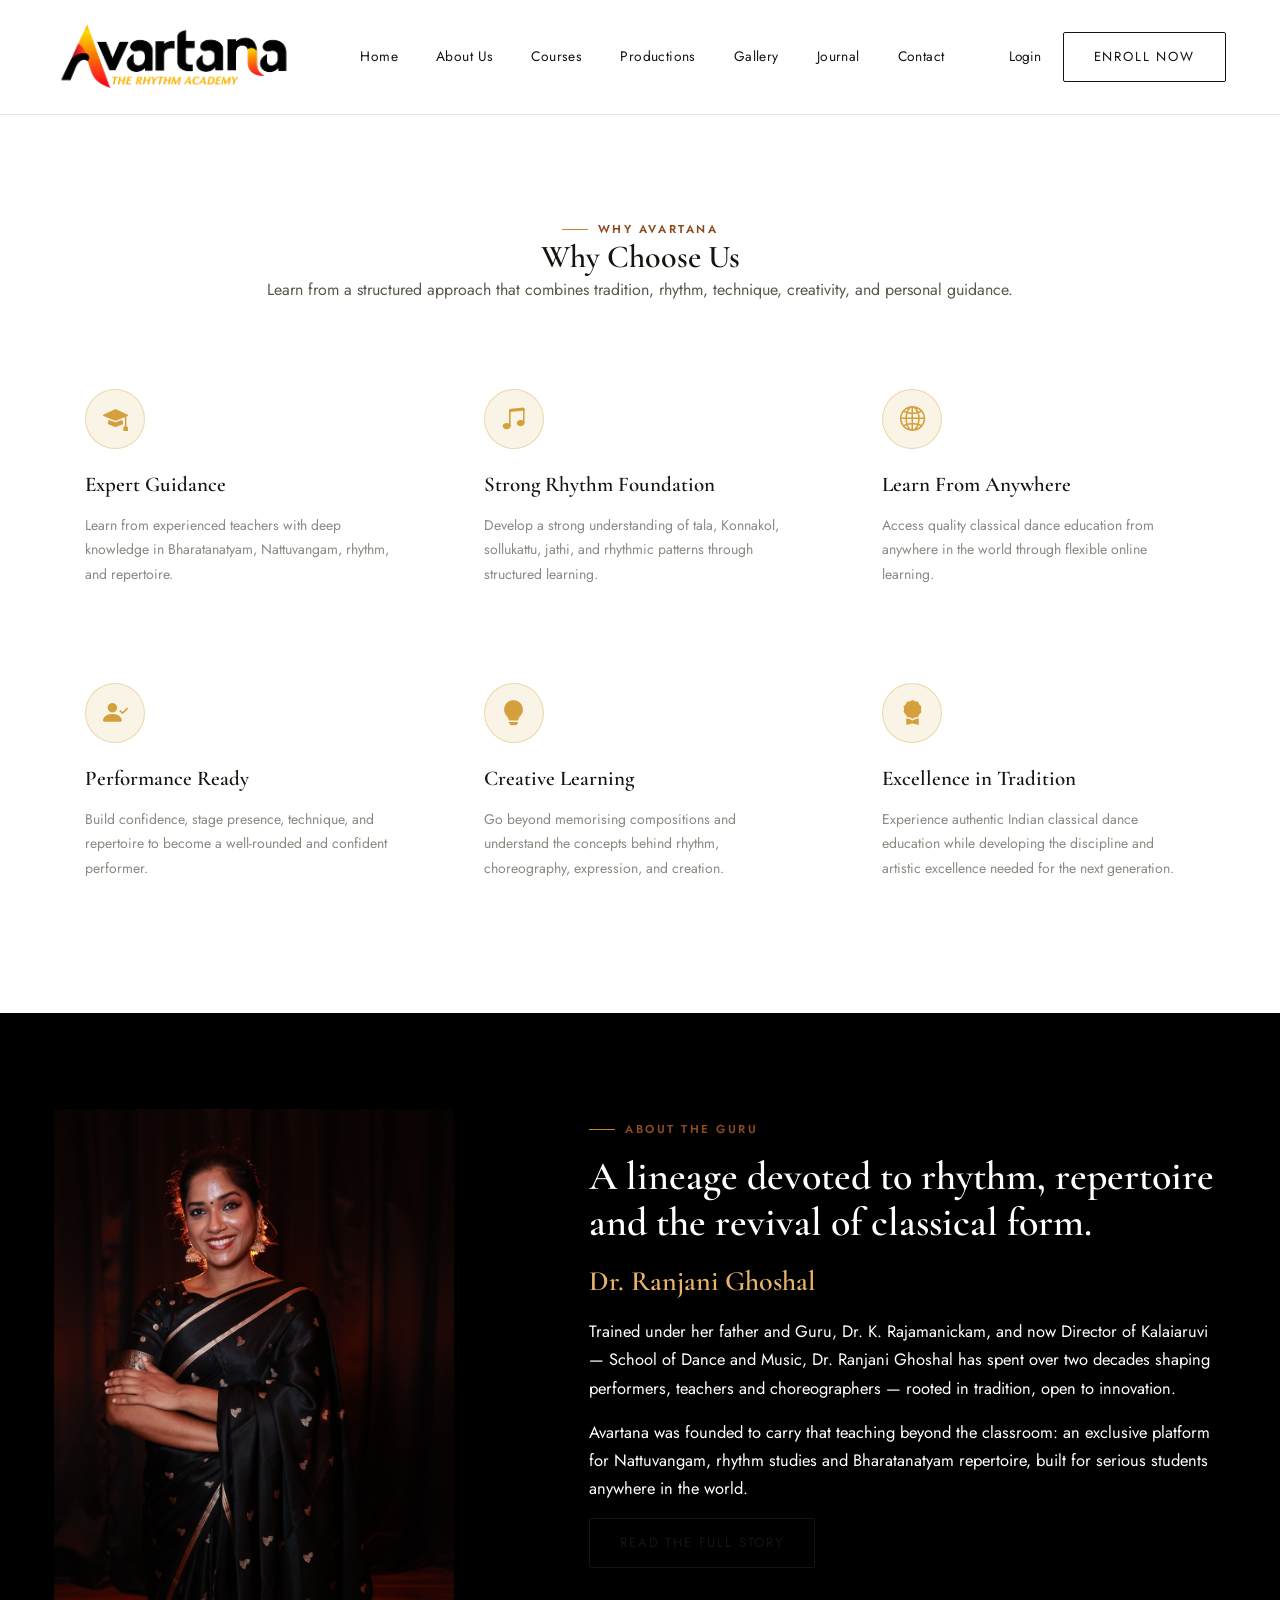
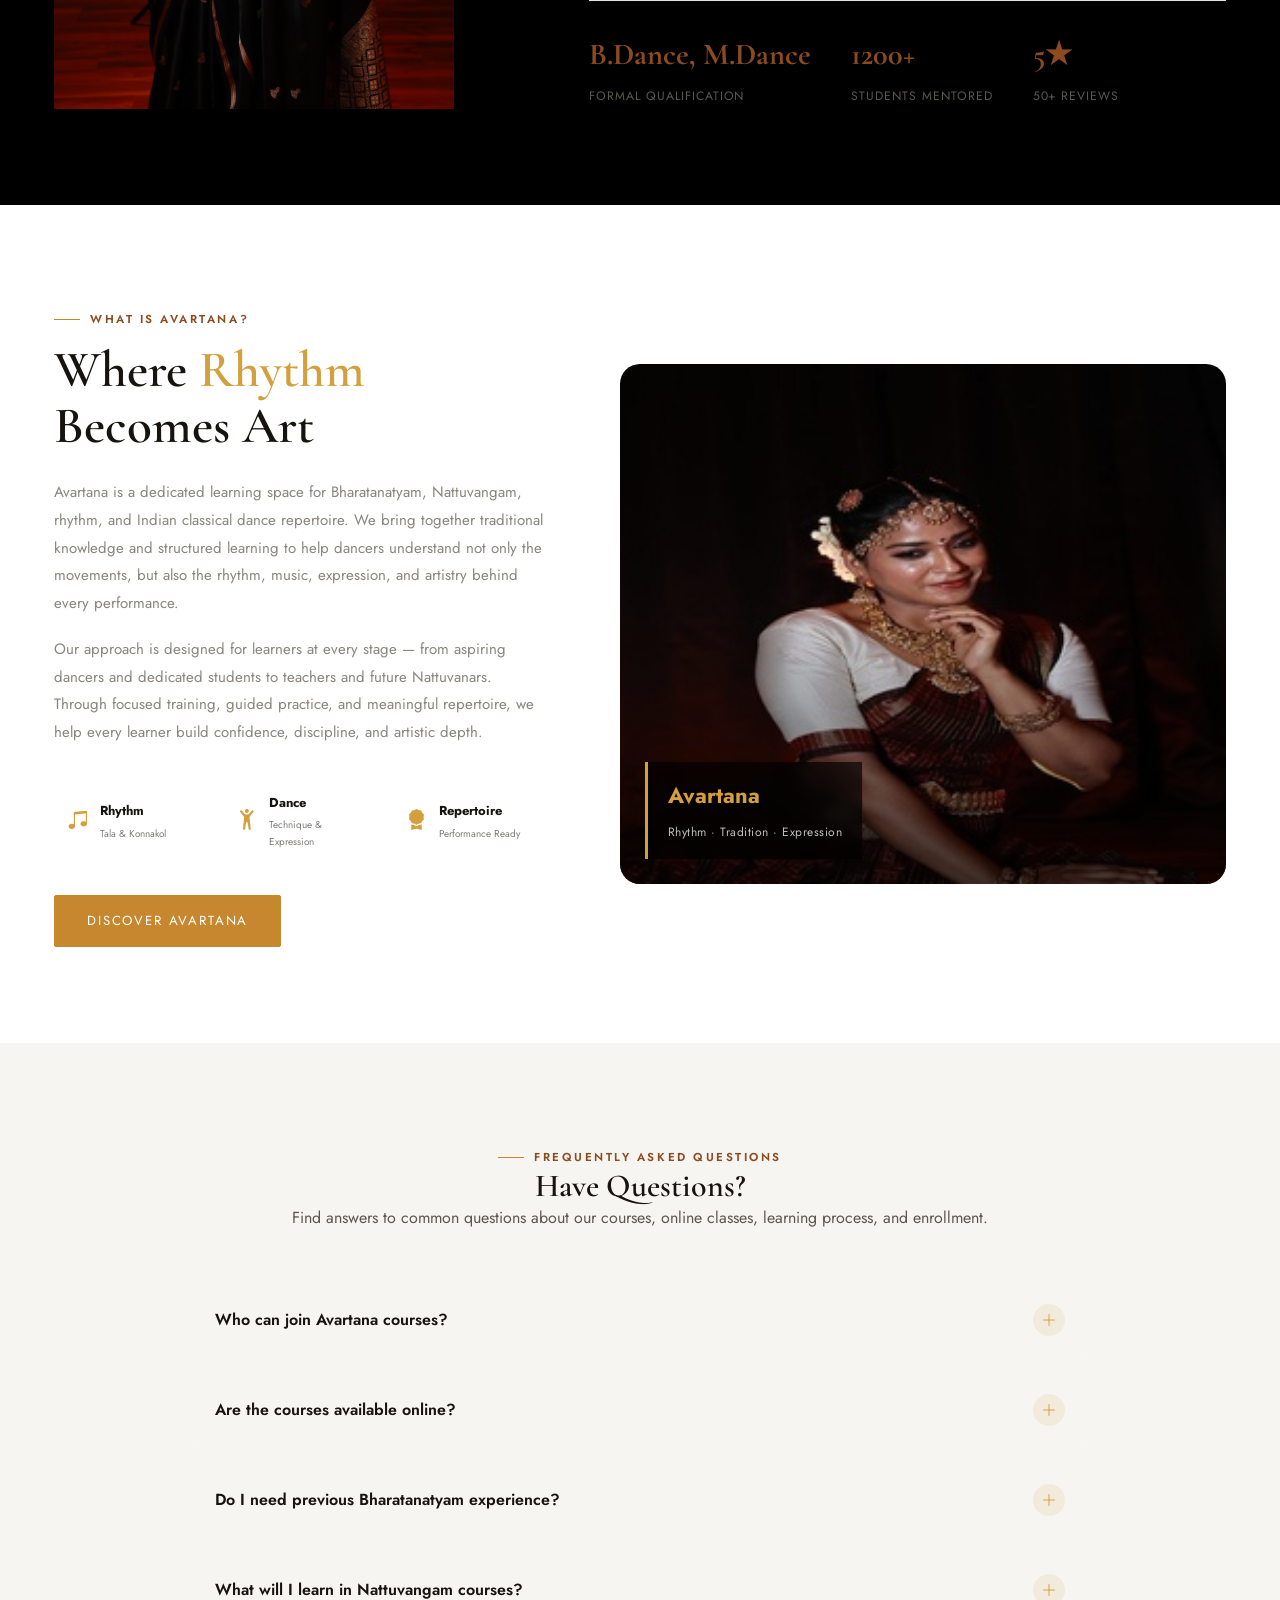
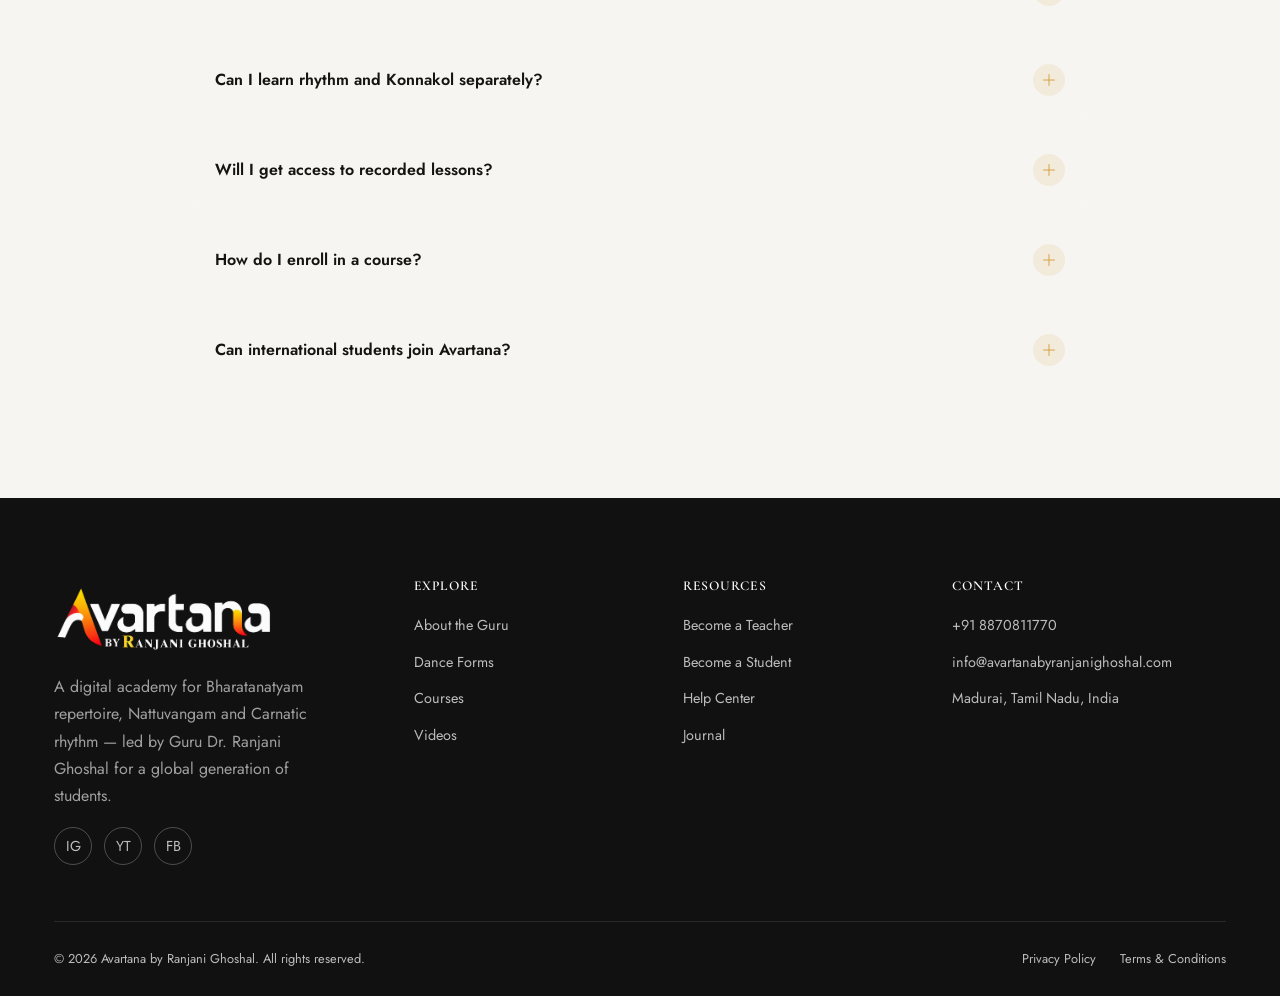
==== commit a2020339: "Fix build errors" ====
--- a/about.html
+++ b/about.html
@@ -34,8 +34,9 @@
             </a>
 
             <nav class="main-nav">
+                 <a href="index.html">Home</a>
                 <a href="about.html">About Us</a>
-                <a href="#forms">Courses</a>
+                <a href="courses.html">Courses</a>
                 <a href="#courses">Productions</a>
                 <a href="#videos">Gallery</a>
                 <a href="journal.html">Journal</a>
--- a/css/style.css
+++ b/css/style.css
@@ -2467,4 +2467,425 @@
     font-size: 13px;
   }
 
+}
+
+/* =========================================================
+   Avartana — Course Page Stylesheet (course.css)
+   Add this file alongside css/style.css — same theme tokens,
+   only adds course-page-specific rules. Nothing here overwrites
+   the existing homepage styles.
+   ========================================================= */
+
+/* ---------- Course Hero ---------- */
+.course-hero {
+  background: var(--color-black);
+  padding: 64px 0 56px;
+}
+
+.course-hero-grid {
+  display: grid;
+  grid-template-columns: 1.5fr 1fr;
+  gap: 56px;
+  align-items: start;
+}
+
+.badge-bestseller {
+  display: inline-block;
+  background: var(--color-gold);
+  color: #fff;
+  font-size: 0.72rem;
+  letter-spacing: 0.12em;
+  text-transform: uppercase;
+  font-weight: 600;
+  padding: 6px 14px;
+  border-radius: 20px;
+  margin-bottom: 18px;
+}
+
+.course-hero-copy h1 {
+  color: #fff;
+  font-size: clamp(2.2rem, 4vw, 3.2rem);
+  margin-bottom: 16px;
+}
+
+.course-tagline {
+  color: rgba(255, 255, 255, 0.82);
+  font-size: 1.08rem;
+  max-width: 620px;
+  margin-bottom: 14px;
+}
+
+.course-highlights {
+  font-family: var(--font-display);
+  font-style: italic;
+  color: var(--color-gold-light);
+  font-size: 1.1rem;
+  margin-bottom: 26px;
+}
+
+.course-mentor {
+  display: flex;
+  align-items: center;
+  gap: 14px;
+  padding-top: 20px;
+  border-top: 1px solid rgba(255, 255, 255, 0.15);
+}
+
+.course-mentor img {
+  width: 55px;
+  height: 100px;
+  border-radius: 10%;
+  object-fit: cover;
+  border: 1px solid var(--color-gold-light);
+}
+
+.course-mentor span {
+  color: rgba(255, 255, 255, 0.78);
+  font-size: 0.92rem;
+}
+
+.course-mentor strong {
+  color: #fff;
+}
+
+/* ---------- Buy Box ---------- */
+.course-buy-box {
+  background: #fff;
+  border-radius: var(--radius);
+  overflow: hidden;
+  box-shadow: 0 24px 60px rgba(0, 0, 0, 0.35);
+}
+
+.buy-box-preview {
+  position: relative;
+  aspect-ratio: 16/10;
+  background: var(--color-black-soft);
+}
+
+.buy-box-preview img {
+  width: 100%;
+  height: 100%;
+  object-fit: cover;
+  opacity: 0.85;
+}
+
+.buy-box-preview .play-btn {
+  position: absolute;
+  top: 50%;
+  left: 50%;
+  transform: translate(-50%, -50%);
+  width: 58px;
+  height: 58px;
+  border-radius: 50%;
+  background: rgba(255, 255, 255, 0.94);
+  border: none;
+  display: flex;
+  align-items: center;
+  justify-content: center;
+  color: var(--color-gold-deep);
+  font-size: 1.1rem;
+  cursor: pointer;
+  transition: transform 0.25s ease;
+}
+
+.buy-box-preview .play-btn:hover {
+  transform: translate(-50%, -50%) scale(1.08);
+}
+
+.preview-label {
+  position: absolute;
+  left: 16px;
+  bottom: 14px;
+  color: #fff;
+  font-size: 0.82rem;
+  letter-spacing: 0.04em;
+  text-shadow: 0 2px 6px rgba(0, 0, 0, 0.5);
+}
+
+.buy-box-body {
+  padding: 26px 26px 30px;
+}
+
+.tag-premium {
+  display: inline-block;
+  background: var(--color-bg-alt);
+  color: var(--color-gold-deep);
+  font-size: 0.72rem;
+  letter-spacing: 0.1em;
+  text-transform: uppercase;
+  font-weight: 600;
+  padding: 5px 12px;
+  border-radius: 20px;
+  margin-bottom: 16px;
+}
+
+.buy-box-price {
+  display: flex;
+  align-items: baseline;
+  gap: 10px;
+  margin-bottom: 20px;
+}
+
+.buy-box-price strong {
+  font-family: var(--font-display);
+  font-size: 2.1rem;
+  color: var(--color-ink);
+}
+
+.buy-box-price span {
+  font-size: 0.78rem;
+  color: var(--color-ink-soft);
+}
+
+.buy-box-actions {
+  display: flex;
+  flex-direction: column;
+  gap: 12px;
+  margin-bottom: 22px;
+}
+
+.buy-box-actions a {
+  text-align: center;
+}
+
+.buy-box-features {
+  list-style: none;
+  padding: 0;
+  margin: 0 0 18px;
+  border-top: 1px solid var(--color-line);
+  padding-top: 18px;
+}
+
+.buy-box-features li {
+  font-size: 0.88rem;
+  color: var(--color-ink-soft);
+  margin-bottom: 10px;
+}
+
+.buy-box-features li::marker {
+  content: none;
+}
+
+.buy-box-learners {
+  font-size: 0.82rem;
+  color: var(--color-ink-soft);
+  margin: 0;
+}
+
+/* ---------- Shared narrow container for text-heavy sections ---------- */
+.course-narrow {
+  max-width: 880px;
+}
+
+.course-about-copy p {
+  font-size: 1.02rem;
+  line-height: 1.8;
+  margin-bottom: 20px;
+}
+
+/* ---------- What You Will Learn ---------- */
+.learn-grid {
+  display: grid;
+  grid-template-columns: repeat(2, 1fr);
+  gap: 28px 40px;
+}
+
+.learn-item {
+  display: flex;
+  gap: 16px;
+  align-items: flex-start;
+}
+
+.learn-check {
+  flex: 0 0 auto;
+  width: 30px;
+  height: 30px;
+  border-radius: 50%;
+  background: var(--color-gold);
+  color: #fff;
+  display: flex;
+  align-items: center;
+  justify-content: center;
+  font-size: 0.9rem;
+}
+
+.learn-item p {
+  margin: 0;
+  font-size: 0.98rem;
+  color: var(--color-ink-soft);
+  line-height: 1.6;
+}
+
+/* ---------- Who is this for / Eligibility ---------- */
+.eligibility-grid {
+  display: grid;
+  grid-template-columns: repeat(2, 1fr);
+  gap: 30px;
+}
+
+.eligibility-card {
+  background: var(--color-bg-alt);
+  border: 1px solid var(--color-line);
+  border-radius: var(--radius);
+  padding: 36px;
+}
+
+.eligibility-card h3 {
+  font-size: 1.5rem;
+  margin: 12px 0 18px;
+}
+
+.eligibility-card p {
+  font-size: 0.96rem;
+  line-height: 1.7;
+}
+
+.eligibility-list {
+  list-style: none;
+  padding: 0;
+  margin: 0;
+}
+
+.eligibility-list li {
+  font-size: 0.96rem;
+  color: var(--color-ink-soft);
+  padding: 10px 0;
+  border-bottom: 1px solid var(--color-line);
+}
+
+.eligibility-list li:last-child {
+  border-bottom: none;
+}
+
+.eligibility-list li::before {
+  content: "\2022";
+  color: var(--color-gold);
+  font-weight: 700;
+  margin-right: 10px;
+}
+
+/* ---------- Course Content Accordion ---------- */
+.course-accordion .accordion-item {
+  background: #fff;
+  border: 1px solid var(--color-line);
+  border-radius: var(--radius) !important;
+  margin-bottom: 12px;
+  overflow: hidden;
+}
+
+.course-accordion .accordion-button {
+  font-family: var(--font-body);
+  background: #fff;
+  color: var(--color-ink);
+  padding: 20px 24px;
+  display: flex;
+  justify-content: space-between;
+  align-items: center;
+  box-shadow: none;
+}
+
+.course-accordion .accordion-button:not(.collapsed) {
+  background: var(--color-bg-alt);
+  color: var(--color-ink);
+}
+
+.course-accordion .accordion-button:focus {
+  box-shadow: none;
+  border-color: var(--color-line);
+}
+
+.course-accordion .accordion-button::after {
+  filter: none;
+}
+
+.class-title {
+  font-family: var(--font-display);
+  font-size: 1.15rem;
+  font-weight: 600;
+  margin-right: 16px;
+}
+
+.class-meta {
+  font-size: 0.78rem;
+  letter-spacing: 0.04em;
+  text-transform: uppercase;
+  color: var(--color-gold-deep);
+  margin-left: auto;
+  margin-right: 16px;
+}
+
+.course-accordion .accordion-body {
+  padding: 8px 24px 22px;
+}
+
+.lecture-row {
+  display: flex;
+  justify-content: space-between;
+  align-items: center;
+  padding: 12px 0;
+  border-bottom: 1px solid var(--color-line);
+  font-size: 0.92rem;
+  color: var(--color-ink-soft);
+  gap: 16px;
+}
+
+.lecture-row:last-child {
+  border-bottom: none;
+}
+
+.lecture-row span::before {
+  color: var(--color-gold);
+}
+
+.lecture-row em {
+  font-style: normal;
+  color: var(--color-ink-soft);
+  font-size: 0.82rem;
+  flex: 0 0 auto;
+}
+
+/* ---------- Responsive ---------- */
+@media (max-width: 991px) {
+  .course-hero-grid {
+    grid-template-columns: 1fr;
+    gap: 40px;
+  }
+
+  .course-buy-box {
+    max-width: 460px;
+  }
+
+  .learn-grid {
+    grid-template-columns: 1fr;
+  }
+
+  .eligibility-grid {
+    grid-template-columns: 1fr;
+  }
+}
+
+@media (max-width: 575px) {
+  .course-hero {
+    padding: 44px 0 40px;
+  }
+
+  .course-buy-box {
+    max-width: 100%;
+  }
+
+  .buy-box-body {
+    padding: 22px 20px 24px;
+  }
+
+  .eligibility-card {
+    padding: 26px 22px;
+  }
+
+  .class-meta {
+    display: none;
+  }
+
+  .course-accordion .accordion-button {
+    padding: 16px 18px;
+  }
 }
